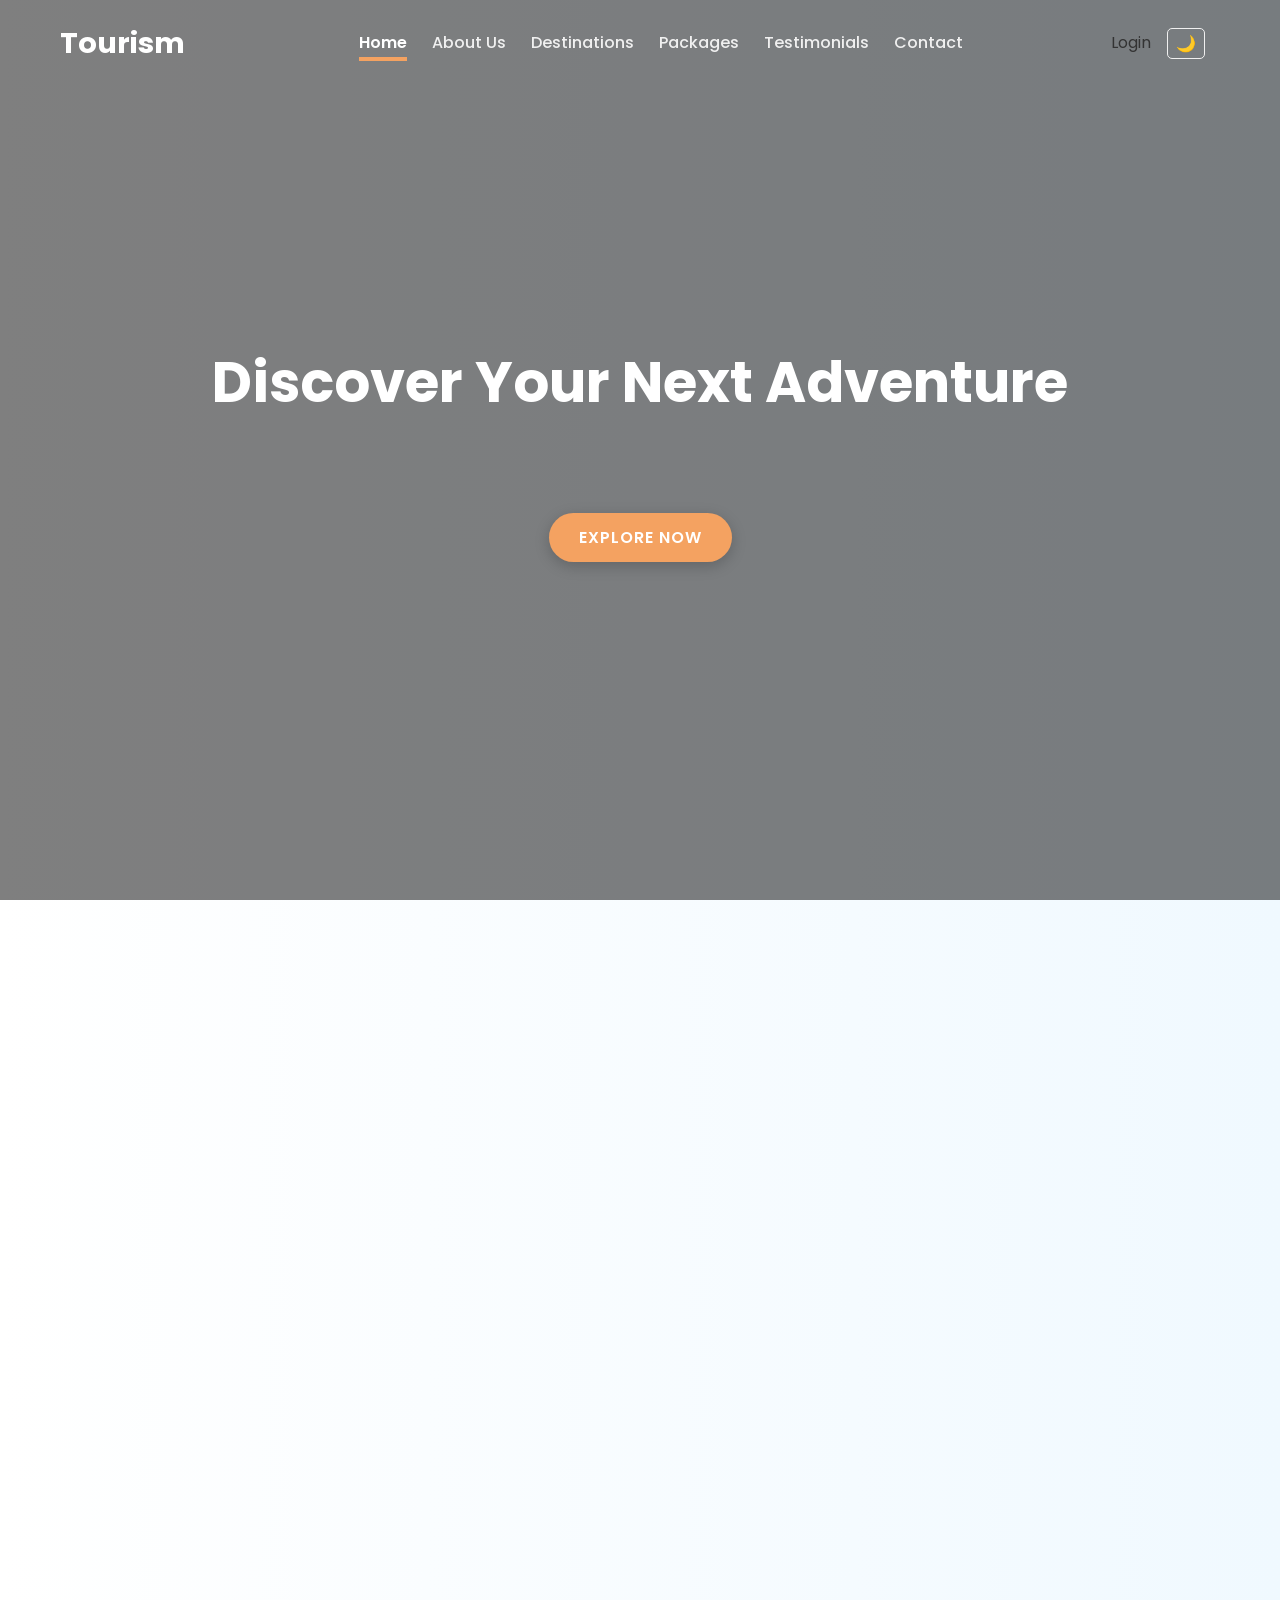
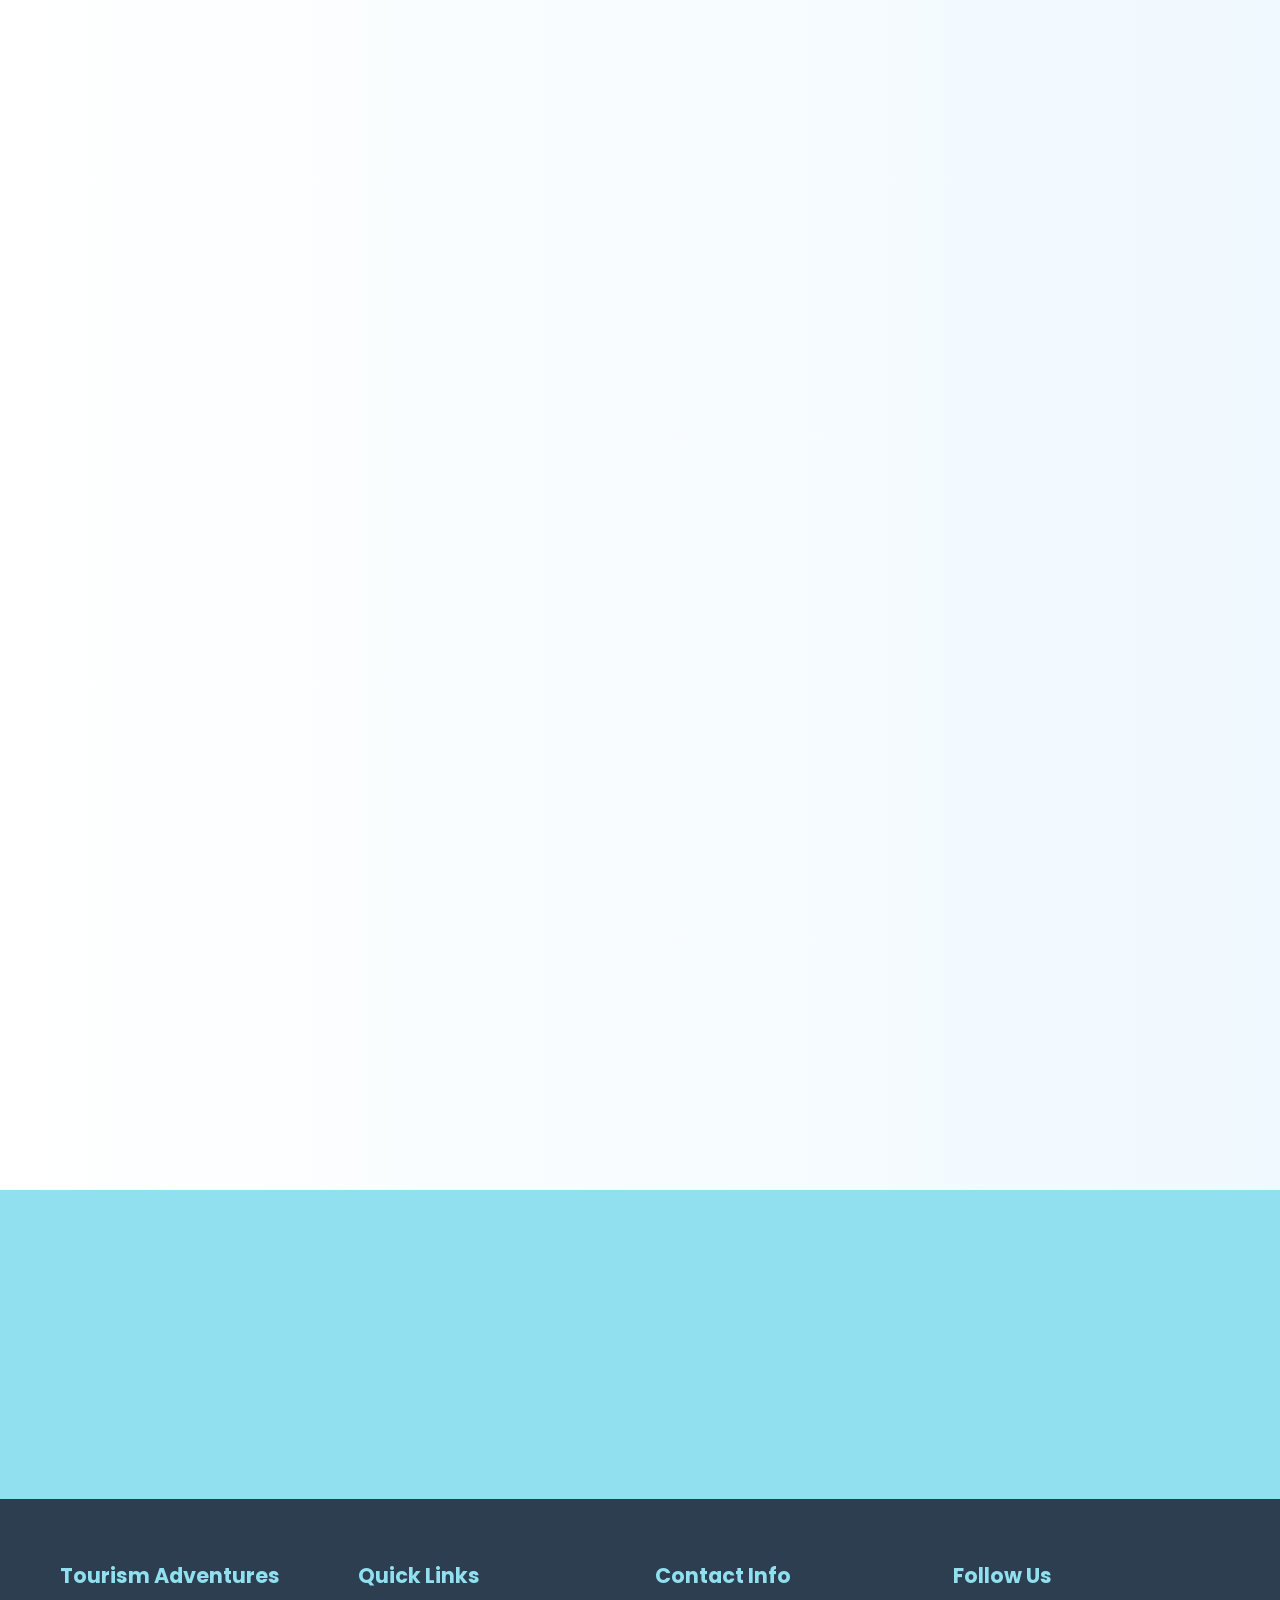
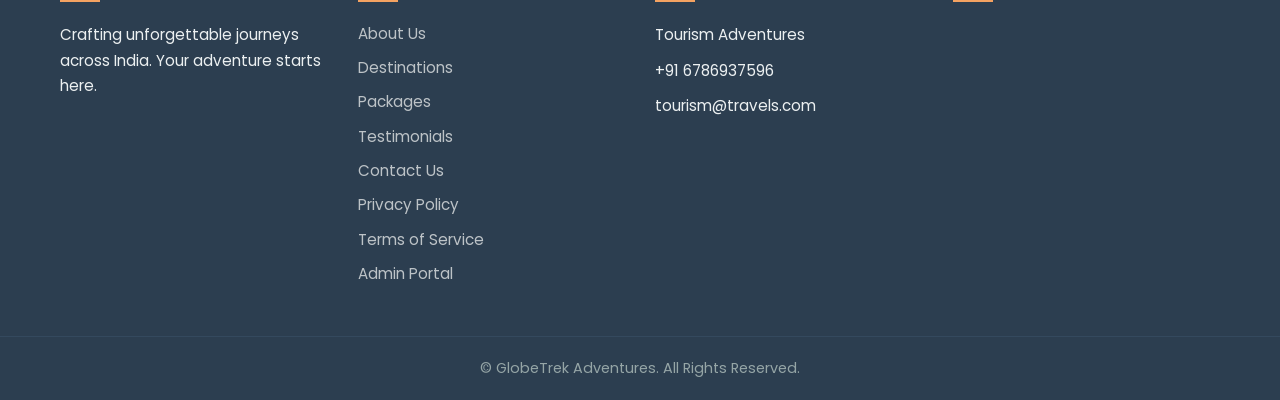
==== index.html @ 99043dd9 "Initial commit: Tourism UI Design with Professional README" ====
<!DOCTYPE html>
<html lang="en">
<head>
    <meta charset="UTF-8">
    <meta name="viewport" content="width=device-width, initial-scale=1.0">
    <title>Tourism Adventures - Your Journey Begins Here</title>
    <link rel="icon" href="assets/images/favicon.png" type="image/png">

    <link href="https://fonts.googleapis.com/css2?family=Poppins:wght@300;400;500;600;700&display=swap" rel="stylesheet">

    <link href="https://unpkg.com/aos@2.3.1/dist/aos.css" rel="stylesheet">

    <link rel="stylesheet" href="css/styles.css">
</head>
<body>

    <header id="header">
        <nav id="navbar">
            <div class="container nav-container">
                <a href="index.html" class="logo">Tourism</a>
                <ul class="nav-links">
                    <li><a href="index.html" class="nav-link">Home</a></li>
                    <li><a href="about.html" class="nav-link">About Us</a></li>
                    <li><a href="destinations.html" class="nav-link">Destinations</a></li>
                    <li><a href="packages.html" class="nav-link">Packages</a></li>
                    <li><a href="testimonials.html" class="nav-link">Testimonials</a></li>
                    <li><a href="contact.html" class="nav-link">Contact</a></li>
                </ul>
                <div class="nav-extras">
                    <div id="userSection" style="margin-right: 1rem; display: flex; align-items: center;">
                        <a href="user-login.html" id="loginLink" style="text-decoration: none; color: inherit;">Login</a>
                        <span id="userInfo" style="display: none; align-items: center;">
                            <span id="userName" style="margin-right: 0.5rem;"></span>
                            <button onclick="logout()" style="background: none; border: none; cursor: pointer; padding: 0.25rem;">
                                <i class="fas fa-sign-out-alt"></i>
                            </button>
                        </span>
                    </div>
                    <button id="darkModeToggle" class="dark-mode-button">🌙</button>
                    <div class="hamburger-menu" id="hamburgerMenu">
                        <div class="bar"></div>
                        <div class="bar"></div>
                        <div class="bar"></div>
                    </div>
                </div>
            </div>
        </nav>
    </header>

    <section id="hero">
        
        <div class="hero-content">
            <h1 class="hero-title">Discover Your Next Adventure</h1>
            <p class="hero-subtitle" id="heroSubtitle"></p>
            <a href="packages.html" class="cta-button">Explore Now</a>
        </div>
    </section>

    <section id="featured-destinations" class="section-padding">
        <div class="container">
            <h2 class="section-title" data-aos="fade-up">Featured Destinations</h2>
            <div class="destination-grid">
                <div class="destination-card" data-aos="fade-up" data-aos-delay="100">
                    <img src="https://images.unsplash.com/photo-1599661046289-e31897846e41?q=100&w=1600&auto=format&fit=crop" alt="Rajasthan Desert Safari">
                    <div class="card-content">
                        <h3>Rajasthan</h3>
                        <p>Experience the royal heritage and desert culture.</p>
                        <a href="destinations.html#rajasthan" class="card-cta">Learn More</a>
                    </div>
                </div>
                <div class="destination-card" data-aos="fade-up" data-aos-delay="200">
                    <img src="https://images.unsplash.com/photo-1602216056096-3b40cc0c9944?q=100&w=1600&auto=format&fit=crop" alt="Kerala Backwaters">
                    <div class="card-content">
                        <h3>Kerala</h3>
                        <p>God's own country with serene backwaters.</p>
                        <a href="destinations.html#kerala" class="card-cta">Learn More</a>
                    </div>
                </div>
                <div class="destination-card" data-aos="fade-up" data-aos-delay="300">
                    <img src="https://images.unsplash.com/photo-1626621341517-bbf3d9990a23?q=100&w=1600&auto=format&fit=crop" alt="Ladakh Monasteries">
                    <div class="card-content">
                        <h3>Ladakh</h3>
                        <p>Discover the beauty of the Himalayas.</p>
                        <a href="destinations.html#ladakh" class="card-cta">Learn More</a>
                    </div>
                </div>
            </div>
        </div>
    </section>

    <section id="popular-packages" class="section-padding">
        <div class="container">
            <h2 class="section-title" data-aos="fade-up">Popular Packages</h2>
            <div class="package-grid">
                <div class="package-card" data-aos="fade-up" data-aos-delay="100">
                    <img src="https://images.unsplash.com/photo-1599661046289-e31897846e41?q=100&w=1600&auto=format&fit=crop" alt="Royal Rajasthan Tour">
                    <div class="package-info">
                        <h3>Royal Rajasthan Tour</h3>
                        <p class="package-price">₹89,999</p>
                        <div class="package-rating">
                            <span>★★★★★</span> (4.8)
                        </div>
                        <div class="package-features">
                            <span><i class="fas fa-hotel"></i> Heritage Hotels</span>
                            <span><i class="fas fa-plane"></i> Flights</span>
                            <span><i class="fas fa-utensils"></i> Royal Cuisine</span>
                        </div>
                        <a href="packages.html#rajasthan-package" class="cta-button-outline">Book Now</a>
                    </div>
                </div>
            </div>
            <div class="text-center" data-aos="fade-up">
                <a href="packages.html" class="cta-button">View All Packages</a>
            </div>
        </div>
    </section>

    <section id="cta-section" class="section-padding text-center" style="background-color: var(--secondary-color);">
        <div class="container" data-aos="zoom-in">
            <h2 style="color: var(--primary-color);">Ready for Your Next Adventure?</h2>
            <p style="color: #fff; font-size: 1.2rem; margin-bottom: 30px;">Let us help you plan the trip of a lifetime.</p>
            <a href="contact.html" class="cta-button cta-button-accent">Get in Touch</a>
        </div>
    </section>

    <footer id="footer">
        <div class="container footer-container">
            <div class="footer-column">
                <h4>Tourism Adventures</h4>
                <p>Crafting unforgettable journeys across India. Your adventure starts here.</p>
            </div>
            <div class="footer-column">
                <h4>Quick Links</h4>
                <ul>
                    <li><a href="about.html">About Us</a></li>
                    <li><a href="destinations.html">Destinations</a></li>
                    <li><a href="packages.html">Packages</a></li>
                    <li><a href="testimonials.html">Testimonials</a></li>
                    <li><a href="contact.html">Contact Us</a></li>
                    <li><a href="#">Privacy Policy</a></li>
                    <li><a href="#">Terms of Service</a></li>
                    <li><a href="admin-login.html">Admin Portal</a></li>
                </ul>
            </div>
            <div class="footer-column">
                <h4>Contact Info</h4>
                <p><i class="fas fa-map-marker-alt"></i> Tourism Adventures</p>
                <p><i class="fas fa-phone"></i>+91 6786937596</p>
                <p><i class="fas fa-envelope"></i>tourism@travels.com</p>
            </div>
            <div class="footer-column">
                <h4>Follow Us</h4>
                <div class="social-icons">
                    <a href="#" aria-label="Facebook"><i class="fab fa-facebook-f"></i></a>
                    <a href="#" aria-label="Instagram"><i class="fab fa-instagram"></i></a>
                    <a href="#" aria-label="Twitter"><i class="fab fa-twitter"></i></a>
                    <a href="#" aria-label="LinkedIn"><i class="fab fa-linkedin-in"></i></a>
                </div>
            </div>
        </div>
        <div class="footer-bottom">
            <p>&copy; <span id="currentYear"></span> GlobeTrek Adventures. All Rights Reserved.</p>
        </div>
    </footer>

    <script src="https://cdnjs.cloudflare.com/ajax/libs/font-awesome/6.0.0-beta3/js/all.min.js"></script>

    <script src="https://unpkg.com/aos@2.3.1/dist/aos.js"></script>

    <script src="https://cdnjs.cloudflare.com/ajax/libs/gsap/3.9.1/gsap.min.js"></script>
    <script src="https://cdnjs.cloudflare.com/ajax/libs/gsap/3.9.1/ScrollTrigger.min.js"></script>

    <script src="js/script.js"></script>
    <script src="nav.js"></script>
</body>
</html>
---- css/styles.css ----
/* styles.css */
/* --- Variables & Global Styles --- */
:root {
    --primary-color: #0077b6; /* Deep blue */
    --secondary-color: #90e0ef; /* Sky blue */
    --accent-color: #f4a261; /* Sunset orange */
    --background-light: linear-gradient(to right, #ffffff, #f0f9ff);
    --background-dark-gradient: linear-gradient(to right, #232526, #414345);
    --font-color-light: #333;
    --font-color-dark: #f0f9ff;
    --card-bg-light: #fff;
    --card-bg-dark: #2c3e50;
    --border-color-light: #ddd;
    --border-color-dark: #444;
    --shadow-light: 0 10px 20px rgba(0, 0, 0, 0.1);
    --shadow-dark: 0 10px 20px rgba(0, 0, 0, 0.3);

    --font-family: 'Poppins', sans-serif;
    --body-bg: var(--background-light);
    --text-color: var(--font-color-light);
    --card-bg: var(--card-bg-light);
    --border-color: var(--border-color-light);
    --box-shadow: var(--shadow-light);
}

body.dark-mode {
    --body-bg: var(--background-dark-gradient);
    --text-color: var(--font-color-dark);
    --card-bg: var(--card-bg-dark);
    --border-color: var(--border-color-dark);
    --box-shadow: var(--shadow-dark);
    --primary-color: #008cdd; /* Slightly brighter blue for dark mode */
    --secondary-color: #a0f0ff;
}


* {
    margin: 0;
    padding: 0;
    box-sizing: border-box;
}

body {
    font-family: var(--font-family);
    background: var(--body-bg);
    color: var(--text-color);
    line-height: 1.6;
    transition: background 0.3s ease, color 0.3s ease;
}

.container {
    max-width: 1200px;
    margin: 0 auto;
    padding: 0 20px;
}

a {
    text-decoration: none;
    color: var(--primary-color);
    transition: color 0.3s ease;
}

a:hover {
    color: var(--accent-color);
}

ul {
    list-style: none;
}

/* General image styles */
img {
    max-width: 100%;
    height: auto;
    display: block;
    image-rendering: -webkit-optimize-contrast; /* Improves image sharpness on webkit browsers */
    image-rendering: crisp-edges; /* Modern browsers */
    backface-visibility: hidden; /* Prevents blurry images during transitions */
}

/* Destination card images */
.destination-card img {
    width: 100%;
    height: 400px;
    object-fit: cover;
    object-position: center;
    transition: transform 0.3s ease;
    filter: brightness(1.02) contrast(1.02); /* Subtle enhancement */
}

/* Package card images */
.package-card img {
    width: 100%;
    height: 400px;
    object-fit: cover;
    object-position: center;
    transition: transform 0.3s ease;
    filter: brightness(1.02) contrast(1.02); /* Subtle enhancement */
}

/* Blog card images */
.blog-card-image img {
    width: 100%;
    height: 100%;
    object-fit: cover;
    object-position: center;
    transition: transform 0.5s ease;
    filter: brightness(1.02) contrast(1.02); /* Subtle enhancement */
}

/* Testimonial images */
.testimonial-img {
    width: 100px;
    height: 100px;
    border-radius: 50%;
    object-fit: cover;
    object-position: center;
    margin: 0 auto 15px auto;
    border: 3px solid var(--accent-color);
    filter: brightness(1.02) contrast(1.02); /* Subtle enhancement */
}

/* Team member images */
.team-member img {
    width: 180px;
    height: 180px;
    border-radius: 50%;
    object-fit: cover;
    object-position: center;
    margin: 0 auto 15px;
    border: 4px solid var(--secondary-color);
    filter: brightness(1.02) contrast(1.02); /* Subtle enhancement */
}

/* Hover effects for card images */
.destination-card:hover img,
.package-card:hover img,
.blog-card:hover .blog-card-image img {
    transform: scale(1.05);
    filter: brightness(1.05) contrast(1.05); /* Enhanced on hover */
}

.section-padding {
    padding: 80px 0;
}

.section-title {
    text-align: center;
    font-size: 2.5rem;
    color: var(--primary-color);
    margin-bottom: 50px;
    font-weight: 600;
}

body.dark-mode .section-title {
    color: var(--secondary-color);
}

.text-center {
    text-align: center;
}

.bg-light {
    background: var(--secondary-color) !important; /* Temp override for initial visibility */
}
body.dark-mode .bg-light {
    background: #1e2a38 !important; /* Darker shade for light sections in dark mode */
}
body:not(.dark-mode) .bg-light {
     background: linear-gradient(to right, #f0f9ff, #e0f2fe) !important;
}


/* --- Header & Navigation --- */
#header {
    position: fixed;
    top: 0;
    left: 0;
    width: 100%;
    z-index: 1000;
    transition: background-color 0.4s ease, padding 0.4s ease, box-shadow 0.4s ease;
}

#navbar {
    padding: 20px 0;
    transition: padding 0.4s ease;
}

#header.scrolled #navbar,
#header.header-solid #navbar { /* header-solid for non-home pages */
    background-color: rgba(255, 255, 255, 0.95);
    padding: 10px 0;
    box-shadow: 0 2px 10px rgba(0,0,0,0.1);
}

body.dark-mode #header.scrolled #navbar,
body.dark-mode #header.header-solid #navbar {
    background-color: rgba(30, 40, 50, 0.95);
    box-shadow: 0 2px 10px rgba(0,0,0,0.3);
}

.nav-container {
    display: flex;
    justify-content: space-between;
    align-items: center;
}

.logo {
    font-size: 1.8rem;
    font-weight: 700;
    color: var(--primary-color);
}
body.dark-mode .logo {
    color: var(--secondary-color);
}
#header:not(.scrolled):not(.header-solid) .logo { /* Logo color on transparent home hero */
    color: #fff;
}
body.dark-mode #header:not(.scrolled):not(.header-solid) .logo {
    color: var(--secondary-color); /* Ensure visibility on dark video */
}


.nav-links {
    display: flex;
}

.nav-links li {
    margin-left: 25px;
}

.nav-link {
    font-weight: 500;
    font-size: 1rem;
    color: var(--font-color-light);
    padding-bottom: 5px;
    position: relative;
}
/* Nav link color on transparent hero */
#header:not(.scrolled):not(.header-solid) .nav-link {
    color: #f0f0f0;
}
#header:not(.scrolled):not(.header-solid) .nav-link:hover,
#header:not(.scrolled):not(.header-solid) .nav-link.active {
    color: #fff;
    border-bottom: 2px solid var(--accent-color);
}

body.dark-mode .nav-link {
    color: var(--font-color-dark);
}
body.dark-mode #header:not(.scrolled):not(.header-solid) .nav-link {
    color: #e0e0e0; /* Adjust for dark mode transparent header */
}


.nav-link::after {
    content: '';
    position: absolute;
    bottom: 0;
    left: 0;
    width: 0;
    height: 2px;
    background-color: var(--accent-color);
    transition: width 0.3s ease;
}

.nav-link:hover::after,
.nav-link.active::after {
    width: 100%;
}

.nav-link.active {
    color: var(--primary-color);
    font-weight: 600;
}
body.dark-mode .nav-link.active {
    color: var(--accent-color);
}


.nav-extras {
    display: flex;
    align-items: center;
}

.dark-mode-button {
    background: none;
    border: 1px solid var(--text-color);
    color: var(--text-color);
    padding: 5px 8px;
    border-radius: 5px;
    cursor: pointer;
    margin-right: 15px;
    font-size: 1rem;
}
#header:not(.scrolled):not(.header-solid) .dark-mode-button {
    border: 1px solid #f0f0f0;
    color: #f0f0f0;
}


.hamburger-menu {
    display: none;
    cursor: pointer;
}

.hamburger-menu .bar {
    display: block;
    width: 25px;
    height: 3px;
    margin: 5px auto;
    background-color: var(--font-color-light);
    transition: all 0.3s ease-in-out;
}
#header:not(.scrolled):not(.header-solid) .hamburger-menu .bar {
    background-color: #fff; /* Hamburger color on transparent hero */
}
body.dark-mode .hamburger-menu .bar {
     background-color: var(--font-color-dark);
}


/* --- Hero Section --- */
#hero {
    height: 100vh;
    position: relative;
    display: flex;
    align-items: center;
    justify-content: center;
    text-align: center;
    overflow: hidden; /* For parallax or video */
    color: #fff;
}

#heroVideo {
    position: absolute;
    top: 50%;
    left: 50%;
    min-width: 100%;
    min-height: 100%;
    width: auto;
    height: auto;
    z-index: -2;
    transform: translateX(-50%) translateY(-50%);
    background-size: cover;
}
/* Overlay for better text readability */
#hero::before {
    content: '';
    position: absolute;
    top: 0;
    left: 0;
    width: 100%;
    height: 100%;
    background: rgba(0, 0, 0, 0.5); /* Dark overlay */
    z-index: -1;
}

.hero-parallax-bg { /* Alternative for parallax image */
    position: absolute;
    top: 0;
    left: 0;
    width: 100%;
    height: 100%;
    background-image: url('../assets/images/placeholder.jpg'); /* Replace with actual image */
    background-size: cover;
    background-position: center;
    background-attachment: fixed; /* Parallax effect */
    z-index: -2;
}


.hero-content {
    z-index: 1;
}

.hero-title {
    font-size: 3.5rem;
    font-weight: 700;
    margin-bottom: 20px;
    animation: fadeInDown 1s ease-out forwards;
    opacity: 0;
}

.hero-subtitle {
    font-size: 1.5rem;
    margin-bottom: 30px;
    font-weight: 300;
    min-height: 2.2rem; /* For typewriter effect space */
}

.cta-button {
    display: inline-block;
    background-color: var(--accent-color);
    color: #fff;
    padding: 12px 30px;
    border-radius: 50px;
    font-weight: 600;
    text-transform: uppercase;
    letter-spacing: 1px;
    transition: transform 0.3s ease, background-color 0.3s ease, box-shadow 0.3s ease;
    box-shadow: 0 4px 15px rgba(0,0,0,0.2);
}

.cta-button:hover {
    background-color: #e3904f;
    transform: translateY(-3px) scale(1.05);
    box-shadow: 0 6px 20px rgba(0,0,0,0.3);
}
/* Pulse/Bounce effect for hero CTA */
.hero-content .cta-button {
    animation: pulse 2s infinite;
}
.hero-content .cta-button:hover {
    animation: none; /* Stop pulse on hover for smoother scale */
    transform: scale(1.1);
}

.cta-button-outline {
    display: inline-block;
    background-color: transparent;
    color: var(--accent-color);
    padding: 10px 25px;
    border-radius: 50px;
    font-weight: 600;
    text-transform: uppercase;
    letter-spacing: 1px;
    border: 2px solid var(--accent-color);
    transition: background-color 0.3s ease, color 0.3s ease, transform 0.3s ease;
}
.cta-button-outline:hover {
    background-color: var(--accent-color);
    color: #fff;
    transform: translateY(-2px);
}
body.dark-mode .cta-button-outline {
    color: var(--accent-color);
    border-color: var(--accent-color);
}
body.dark-mode .cta-button-outline:hover {
    background-color: var(--accent-color);
    color: var(--font-color-light);
}

.cta-button.cta-button-accent {
    background-color: var(--accent-color);
    color: #fff;
}
.cta-button.cta-button-accent:hover {
     background-color: #d1854f;
}


/* --- Animations --- */
@keyframes fadeInDown {
    from {
        opacity: 0;
        transform: translateY(-30px);
    }
    to {
        opacity: 1;
        transform: translateY(0);
    }
}

@keyframes pulse {
    0% { transform: scale(1); box-shadow: 0 4px 15px rgba(244,162,97,0.3); }
    50% { transform: scale(1.05); box-shadow: 0 6px 25px rgba(244,162,97,0.5); }
    100% { transform: scale(1); box-shadow: 0 4px 15px rgba(244,162,97,0.3); }
}


/* --- Destination Grid --- */
.destination-grid {
    display: grid;
    grid-template-columns: repeat(auto-fit, minmax(300px, 1fr));
    gap: 30px;
}

.destination-card {
    background: var(--card-bg);
    border-radius: 10px;
    box-shadow: var(--box-shadow);
    overflow: hidden;
    transition: transform 0.4s cubic-bezier(0.175, 0.885, 0.32, 1.275), box-shadow 0.4s ease;
    position: relative; /* For hidden details */
}

.destination-card:hover {
    transform: translateY(-10px) rotateX(5deg) rotateY(-5deg) scale(1.03); /* 3D effect */
    box-shadow: 0 15px 30px rgba(0,0,0,0.15);
}
body.dark-mode .destination-card:hover {
    box-shadow: 0 15px 30px rgba(0,0,0,0.4);
}

.destination-card .card-content {
    padding: 20px;
}
.destination-card .card-content h3 {
    font-size: 1.5rem;
    margin-bottom: 10px;
    color: var(--primary-color);
}
body.dark-mode .destination-card .card-content h3 {
     color: var(--secondary-color);
}
.destination-card .card-content p {
    margin-bottom: 15px;
    font-size: 0.95rem;
}
.destination-card .card-cta {
    display: inline-block;
    color: var(--accent-color);
    font-weight: 600;
}
/* Hidden details for destination cards */
.card-hidden-details {
    background-color: rgba(0, 119, 182, 0.9); /* Primary color with opacity */
    color: #fff;
    position: absolute;
    bottom: 0;
    left: 0;
    width: 100%;
    padding: 15px;
    transform: translateY(100%);
    transition: transform 0.4s ease-in-out;
    opacity: 0;
    visibility: hidden;
}
body.dark-mode .card-hidden-details {
     background-color: rgba(0, 140, 221, 0.95);
}

.destination-card:hover .card-hidden-details {
    transform: translateY(0);
    opacity: 1;
    visibility: visible;
}
.card-hidden-details p {
    margin-bottom: 8px !important; /* Override default p margin */
    font-size: 0.9rem !important;
}
.card-hidden-details .card-cta {
    background-color: var(--accent-color);
    color: #fff !important;
    padding: 8px 15px;
    border-radius: 5px;
    margin-top: 10px;
}
.card-hidden-details .card-cta:hover {
    background-color: #e3904f;
}

/* --- Stats Section --- */
#stats {
    /* background-color: var(--secondary-color-light); */ /* This was too light, using bg-light class now */
    /* color: var(--primary-color); */ /* Text color will be handled by body or dark mode */
}
/* body.dark-mode #stats { */
    /* background-color: #1e2a38; */ /* Darker shade for light sections in dark mode */
    /* color: var(--secondary-color); */
/* } */

.stats-container {
    display: grid;
    grid-template-columns: repeat(auto-fit, minmax(200px, 1fr));
    gap: 30px;
    text-align: center;
}
.stat-item h3 {
    font-size: 2.8rem;
    font-weight: 700;
    margin-bottom: 5px;
    color: var(--primary-color);
}
.stat-item p {
    font-size: 1.1rem;
    font-weight: 500;
    color: var(--text-color);
}
body.dark-mode .stat-item h3 {
    color: var(--accent-color);
}
body.dark-mode .stat-item p {
    color: var(--font-color-dark);
}

/* --- Popular Packages Section --- */
.package-grid {
    display: grid;
    grid-template-columns: repeat(auto-fit, minmax(320px, 1fr));
    gap: 30px;
    margin-bottom: 40px;
}

.package-card {
    background: var(--card-bg);
    border-radius: 10px;
    box-shadow: var(--box-shadow);
    overflow: hidden;
    display: flex;
    flex-direction: column;
}

.package-info {
    padding: 20px;
    flex-grow: 1; /* Allows card content to take remaining space */
    display: flex;
    flex-direction: column;
}

.package-info h3 {
    font-size: 1.4rem;
    color: var(--primary-color);
    margin-bottom: 10px;
}
body.dark-mode .package-info h3 {
    color: var(--secondary-color);
}

.package-price {
    font-size: 1.8rem;
    font-weight: 700;
    color: var(--accent-color);
    margin-bottom: 10px;
}

.package-rating {
    margin-bottom: 10px;
    color: #f5b300; /* Gold for stars */
}

.package-features {
    margin-bottom: 20px;
    font-size: 0.9rem;
}
.package-features span {
    margin-right: 15px;
    display: inline-flex;
    align-items: center;
    color: var(--text-color);
}
.package-features i {
    margin-right: 5px;
    color: var(--primary-color);
}
body.dark-mode .package-features i {
     color: var(--secondary-color);
}

.package-info .cta-button-outline {
    margin-top: auto; /* Pushes button to the bottom */
    align-self: flex-start; /* Aligns button to the left */
}

/* Package Filters */
.package-filters {
    text-align: center;
    margin-bottom: 40px;
}
.filter-btn {
    background: transparent;
    border: 1px solid var(--primary-color);
    color: var(--primary-color);
    padding: 8px 18px;
    margin: 0 5px;
    border-radius: 20px;
    cursor: pointer;
    transition: all 0.3s ease;
    font-weight: 500;
}
.filter-btn:hover, .filter-btn.active {
    background: var(--primary-color);
    color: #fff;
}
body.dark-mode .filter-btn {
    border-color: var(--secondary-color);
    color: var(--secondary-color);
}
body.dark-mode .filter-btn:hover,
body.dark-mode .filter-btn.active {
    background: var(--secondary-color);
    color: var(--font-color-light);
}

/* --- Testimonials Section --- */
.testimonial-carousel-container {
    position: relative;
    max-width: 800px;
    margin: 0 auto;
    overflow: hidden; /* Important for carousel */
    padding: 0 40px; /* Space for arrows */
}

.testimonial-carousel {
    display: flex;
    transition: transform 0.5s ease-in-out; /* For sliding */
}

.testimonial-item {
    min-width: 100%; /* Each item takes full width of container */
    box-sizing: border-box;
    text-align: center;
    padding: 20px;
    opacity: 0; /* For fade transition */
    transition: opacity 0.5s ease-in-out;
    position: absolute; /* For fade effect - items stack */
    top: 0;
    left: 0;
}
.testimonial-item.active { /* JS will add/remove this class */
    opacity: 1;
    position: relative; /* Take space in document flow */
}

.testimonial-quote {
    font-size: 1.1rem;
    font-style: italic;
    margin-bottom: 10px;
    color: var(--text-color);
}

.testimonial-author {
    font-weight: 600;
    color: var(--primary-color);
}
body.dark-mode .testimonial-author {
    color: var(--secondary-color);
}

.carousel-control {
    position: absolute;
    top: 50%;
    transform: translateY(-50%);
    background-color: rgba(0,0,0,0.2);
    color: #fff;
    border: none;
    padding: 10px 15px;
    border-radius: 50%;
    cursor: pointer;
    z-index: 10;
    font-size: 1.5rem;
    transition: background-color 0.3s ease;
}
.carousel-control:hover {
    background-color: var(--primary-color);
}
.carousel-control.prev { left: 5px; }
.carousel-control.next { right: 5px; }

/* For full testimonials page */
.testimonial-full-grid {
    display: grid;
    grid-template-columns: repeat(auto-fit, minmax(300px, 1fr));
    gap: 30px;
}
.testimonial-card-full {
    background: var(--card-bg);
    padding: 25px;
    border-radius: 8px;
    box-shadow: var(--box-shadow);
    text-align: center;
}
.testimonial-card-full img {
    width: 120px;
    height: 120px;
    border-radius: 50%;
    margin: 0 auto 15px;
    border: 4px solid var(--accent-color);
}
.testimonial-card-full h3 {
    color: var(--primary-color);
    margin-bottom: 5px;
}
body.dark-mode .testimonial-card-full h3 {
    color: var(--secondary-color);
}
.testimonial-card-full .testimonial-location {
    font-size: 0.9rem;
    color: #777;
    margin-bottom: 10px;
}
body.dark-mode .testimonial-card-full .testimonial-location {
    color: #aaa;
}
.testimonial-card-full .testimonial-rating {
    color: #f5b300;
    margin-bottom: 15px;
    font-size: 1.2rem;
}
.testimonial-quote-full {
    font-style: italic;
    line-height: 1.7;
}


/* --- Blog Preview Section --- */
.blog-preview-grid, .blog-full-grid {
    display: grid;
    grid-template-columns: repeat(auto-fit, minmax(300px, 1fr));
    gap: 30px;
}

.blog-card {
    background: var(--card-bg);
    border-radius: 8px;
    box-shadow: var(--box-shadow);
    overflow: hidden;
    transition: box-shadow 0.3s ease;
}
.blog-card:hover {
    box-shadow: 0 12px 25px rgba(0,0,0,0.12);
}
body.dark-mode .blog-card:hover {
     box-shadow: 0 12px 25px rgba(0,0,0,0.35);
}

.blog-card-image {
    overflow: hidden; /* For zoom effect */
    height: 200px;
}
.blog-card-content {
    padding: 20px;
}
.blog-card-content h3 {
    font-size: 1.3rem;
    margin-bottom: 10px;
    color: var(--primary-color);
}
body.dark-mode .blog-card-content h3 {
    color: var(--secondary-color);
}
.blog-card-content p {
    margin-bottom: 15px;
    font-size: 0.95rem;
}
.read-more-link {
    color: var(--accent-color);
    font-weight: 600;
}
.read-more-link:hover {
    text-decoration: underline;
}
.blog-meta {
    font-size: 0.85rem;
    color: #777;
    margin-bottom: 10px;
}
body.dark-mode .blog-meta {
    color: #aaa;
}
.blog-meta span {
    margin-right: 10px;
}
.blog-meta i {
    margin-right: 3px;
}

/* Pagination */
.pagination-container {
    margin-top: 40px;
    display: flex;
    justify-content: center;
}
.pagination {
    display: flex;
    padding-left: 0;
    list-style: none;
    border-radius: .25rem;
}
.page-item .page-link {
    position: relative;
    display: block;
    padding: .5rem .75rem;
    margin-left: -1px;
    line-height: 1.25;
    color: var(--primary-color);
    background-color: var(--card-bg);
    border: 1px solid var(--border-color);
    transition: all 0.2s ease;
}
.page-item:first-child .page-link {
    margin-left: 0;
    border-top-left-radius: .25rem;
    border-bottom-left-radius: .25rem;
}
.page-item:last-child .page-link {
    border-top-right-radius: .25rem;
    border-bottom-right-radius: .25rem;
}
.page-item.active .page-link {
    z-index: 3;
    color: #fff;
    background-color: var(--primary-color);
    border-color: var(--primary-color);
}
.page-item.disabled .page-link {
    color: #6c757d;
    pointer-events: none;
    cursor: auto;
    background-color: var(--card-bg);
    border-color: var(--border-color);
}
.page-link:hover {
    z-index: 2;
    color: var(--accent-color);
    background-color: #e9ecef;
    border-color: #dee2e6;
}
body.dark-mode .page-item .page-link {
    color: var(--secondary-color);
    background-color: var(--card-bg-dark);
    border-color: var(--border-color-dark);
}
body.dark-mode .page-item.active .page-link {
    color: var(--font-color-light);
    background-color: var(--secondary-color);
    border-color: var(--secondary-color);
}
body.dark-mode .page-item.disabled .page-link {
    color: #889;
}
body.dark-mode .page-link:hover {
    color: var(--accent-color);
    background-color: #34495e;
    border-color: #455a64;
}


/* --- Contact Form Section --- */
.contact-layout {
    display: grid;
    grid-template-columns: 1.5fr 1fr; /* Form takes more space */
    gap: 40px;
}
.contact-form-container h2, .contact-info-map h2 {
    margin-bottom: 20px;
    text-align: left; /* Override global section title */
}

.form-group {
    position: relative;
    margin-bottom: 25px;
}

.form-group input,
.form-group textarea,
.form-group select {
    width: 100%;
    padding: 12px 15px;
    border: 1px solid var(--border-color);
    border-radius: 5px;
    font-family: var(--font-family);
    font-size: 1rem;
    background-color: var(--card-bg);
    color: var(--text-color);
    transition: border-color 0.3s ease;
}
.form-group input:focus,
.form-group textarea:focus,
.form-group select:focus {
    outline: none;
    border-color: var(--primary-color);
    box-shadow: 0 0 0 2px rgba(0, 119, 182, 0.2);
}
body.dark-mode .form-group input:focus,
body.dark-mode .form-group textarea:focus,
body.dark-mode .form-group select:focus {
    border-color: var(--secondary-color);
    box-shadow: 0 0 0 2px rgba(144, 224, 239, 0.2);
}


.form-group label {
    position: absolute;
    top: 12px;
    left: 15px;
    color: #777;
    pointer-events: none;
    transition: all 0.2s ease;
    background-color: var(--card-bg); /* To cover input border */
    padding: 0 5px;
}
body.dark-mode .form-group label {
    color: #aaa;
    background-color: var(--card-bg-dark);
}


/* Floating label effect */
.form-group input:focus + label,
.form-group input:valid + label,
.form-group textarea:focus + label,
.form-group textarea:valid + label {
    top: -10px;
    left: 10px;
    font-size: 0.85rem;
    color: var(--primary-color);
}
body.dark-mode .form-group input:focus + label,
body.dark-mode .form-group input:valid + label,
body.dark-mode .form-group textarea:focus + label,
body.dark-mode .form-group textarea:valid + label {
    color: var(--secondary-color);
}
/* For select, a static label might be better, or more complex JS */
/* .form-group select:focus ~ .static-label,
.form-group select:valid ~ .static-label {
    top: -10px;
    left: 10px;
    font-size: 0.85rem;
    color: var(--primary-color);
} */
.form-group select {
    color: #777; /* Default select color */
}
.form-group select:valid, .form-group select:focus {
    color: var(--text-color); /* Color when option selected */
}


.error-message {
    display: block;
    color: #e74c3c;
    font-size: 0.85rem;
    margin-top: 5px;
}
#form-status {
    margin-top: 15px;
    font-weight: 500;
}
.contact-info-map p {
    margin-bottom: 15px;
    font-size: 1.05rem;
    display: flex;
    align-items: center;
}
.contact-info-map i {
    color: var(--primary-color);
    margin-right: 10px;
    width: 20px; /* Align icons */
}
body.dark-mode .contact-info-map i {
    color: var(--secondary-color);
}
.contact-info-map a {
    color: var(--accent-color);
}
.contact-info-map a:hover {
    text-decoration: underline;
}

#map-container {
    /* Styles for map container are in HTML for iframe, can be here for Leaflet */
}


/* --- Footer --- */
#footer {
    background-color: #2c3e50; /* Darker footer */
    color: #ecf0f1;
    padding: 60px 0 20px 0;
    font-size: 0.95rem;
}
body.dark-mode #footer {
    background-color: #1c2833;
}

.footer-container {
    display: grid;
    grid-template-columns: repeat(auto-fit, minmax(250px, 1fr));
    gap: 30px;
    margin-bottom: 40px;
}

.footer-column h4 {
    font-size: 1.3rem;
    margin-bottom: 20px;
    color: var(--secondary-color);
    position: relative;
    padding-bottom: 10px;
}
.footer-column h4::after {
    content: '';
    position: absolute;
    left: 0;
    bottom: 0;
    width: 40px;
    height: 2px;
    background-color: var(--accent-color);
}

.footer-column p {
    margin-bottom: 10px;
    line-height: 1.7;
}
.footer-column ul li {
    margin-bottom: 10px;
}
.footer-column ul li a {
    color: #bdc3c7;
    transition: color 0.3s ease, padding-left 0.3s ease;
}
.footer-column ul li a:hover {
    color: var(--accent-color);
    padding-left: 5px;
}

.social-icons a {
    color: #bdc3c7;
    font-size: 1.5rem;
    margin-right: 15px;
    transition: color 0.3s ease, transform 0.3s ease;
}
.social-icons a:hover {
    color: var(--accent-color);
    transform: scale(1.2);
}

.footer-bottom {
    text-align: center;
    padding-top: 20px;
    border-top: 1px solid #34495e;
    font-size: 0.9rem;
    color: #95a5a6;
}
body.dark-mode .footer-bottom {
    border-top-color: #2a3b4c;
}

/* --- Page Hero (for inner pages) --- */
.page-hero {
    height: 40vh;
    min-height: 280px;
    display: flex;
    align-items: center;
    justify-content: center;
    text-align: center;
    background-size: cover;
    background-position: center;
    color: #fff;
    position: relative; /* For potential overlay if needed */
}
.page-hero h1 {
    font-size: 3rem;
    font-weight: 600;
}

/* --- About Page Specifics --- */
.team-grid {
    display: grid;
    grid-template-columns: repeat(auto-fit, minmax(250px, 1fr));
    gap: 30px;
    text-align: center;
}
.team-member h3 {
    font-size: 1.4rem;
    margin-bottom: 5px;
    color: var(--primary-color);
}
body.dark-mode .team-member h3 {
    color: var(--secondary-color);
}
.team-member p {
    font-style: italic;
    color: #555;
}
body.dark-mode .team-member p {
    color: #bbb;
}

.values-grid {
    display: grid;
    grid-template-columns: repeat(auto-fit, minmax(250px, 1fr));
    gap: 30px;
    text-align: center;
}
.value-item {
    padding: 20px;
    border: 1px solid var(--border-color);
    border-radius: 8px;
    transition: transform 0.3s ease, box-shadow 0.3s ease;
}
.value-item:hover {
    transform: translateY(-5px);
    box-shadow: var(--box-shadow);
}
.value-icon {
    font-size: 2.5rem;
    color: var(--accent-color);
    margin-bottom: 15px;
}
.value-item h4 {
    font-size: 1.3rem;
    margin-bottom: 10px;
    color: var(--primary-color);
}
body.dark-mode .value-item h4 {
    color: var(--secondary-color);
}


/* --- Responsiveness --- */
@media (max-width: 992px) {
    .hero-title { font-size: 2.8rem; }
    .hero-subtitle { font-size: 1.3rem; }
    .section-title { font-size: 2rem; }
    .contact-layout { grid-template-columns: 1fr; }
    .contact-info-map { margin-top: 40px; }
}

@media (max-width: 768px) {
    .nav-links {
        position: fixed;
        top: 0;
        left: -100%; /* Hidden by default */
        width: 70%;
        max-width: 300px;
        height: 100vh;
        background-color: rgba(255, 255, 255, 0.98);
        flex-direction: column;
        align-items: center;
        padding-top: 80px; /* Space for logo/close button */
        transition: left 0.4s ease-in-out;
        box-shadow: 2px 0 10px rgba(0,0,0,0.1);
        z-index: 999; /* Below header but above content */
    }
    body.dark-mode .nav-links {
        background-color: rgba(40, 50, 60, 0.98);
    }

    .nav-links.active {
        left: 0;
    }

    .nav-links li {
        margin: 15px 0;
    }
    .nav-link { /* Styles for links in mobile menu */
        font-size: 1.2rem;
        color: var(--primary-color) !important; /* Override transparent header color */
    }
     body.dark-mode .nav-link {
        color: var(--secondary-color) !important;
    }

    .hamburger-menu {
        display: block;
        z-index: 1001; /* Above nav links panel */
    }

    /* Hamburger animation to X */
    .hamburger-menu.active .bar:nth-child(1) {
        transform: translateY(8px) rotate(45deg);
    }
    .hamburger-menu.active .bar:nth-child(2) {
        opacity: 0;
    }
    .hamburger-menu.active .bar:nth-child(3) {
        transform: translateY(-8px) rotate(-45deg);
    }

    #header.scrolled #navbar, #header.header-solid #navbar {
        padding: 10px 0; /* Ensure padding is consistent on scroll */
    }
    #navbar { padding: 15px 0; } /* Initial padding for mobile view */

    .hero-title { font-size: 2.2rem; }
    .hero-subtitle { font-size: 1.1rem; }
    .cta-button { padding: 10px 25px; font-size: 0.9rem;}

    .destination-grid, .package-grid, .stats-container, .blog-preview-grid, .team-grid, .values-grid, .testimonial-full-grid {
        grid-template-columns: 1fr; /* Stack on smaller screens */
    }
    .footer-container {
        grid-template-columns: 1fr;
        text-align: center;
    }
    .footer-column h4::after {
        left: 50%;
        transform: translateX(-50%);
    }
    .page-hero h1 { font-size: 2.5rem; }
}

@media (max-width: 480px) {
    .hero-title { font-size: 1.8rem; }
    .hero-subtitle { font-size: 1rem; }
    .section-title { font-size: 1.8rem; }
    .stat-item h3 { font-size: 2.2rem; }
    .package-filters .filter-btn {
        padding: 6px 12px;
        font-size: 0.9rem;
        margin: 3px;
    }
     .page-hero h1 { font-size: 2rem; }
}

/* Utility for elements that should be hidden initially for AOS or JS reveal */
.hidden {
    opacity: 0;
    visibility: hidden;
}
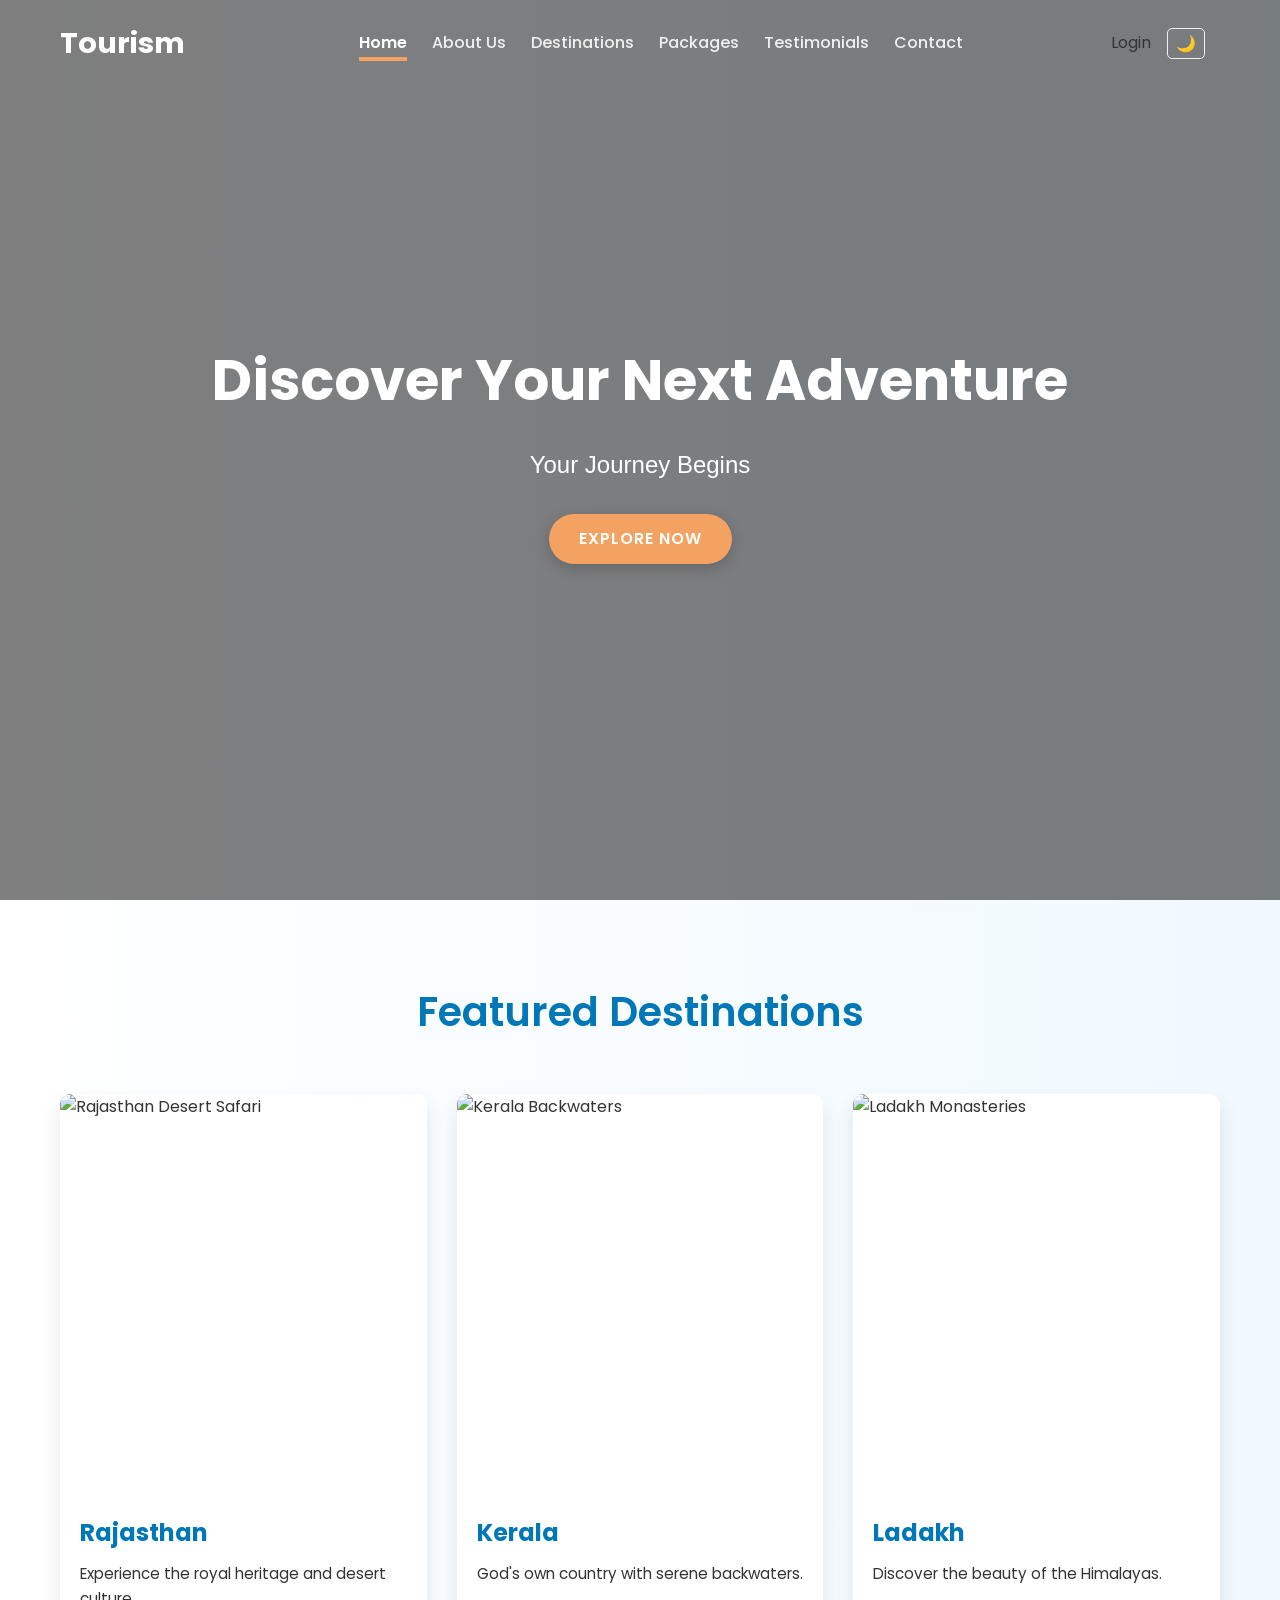
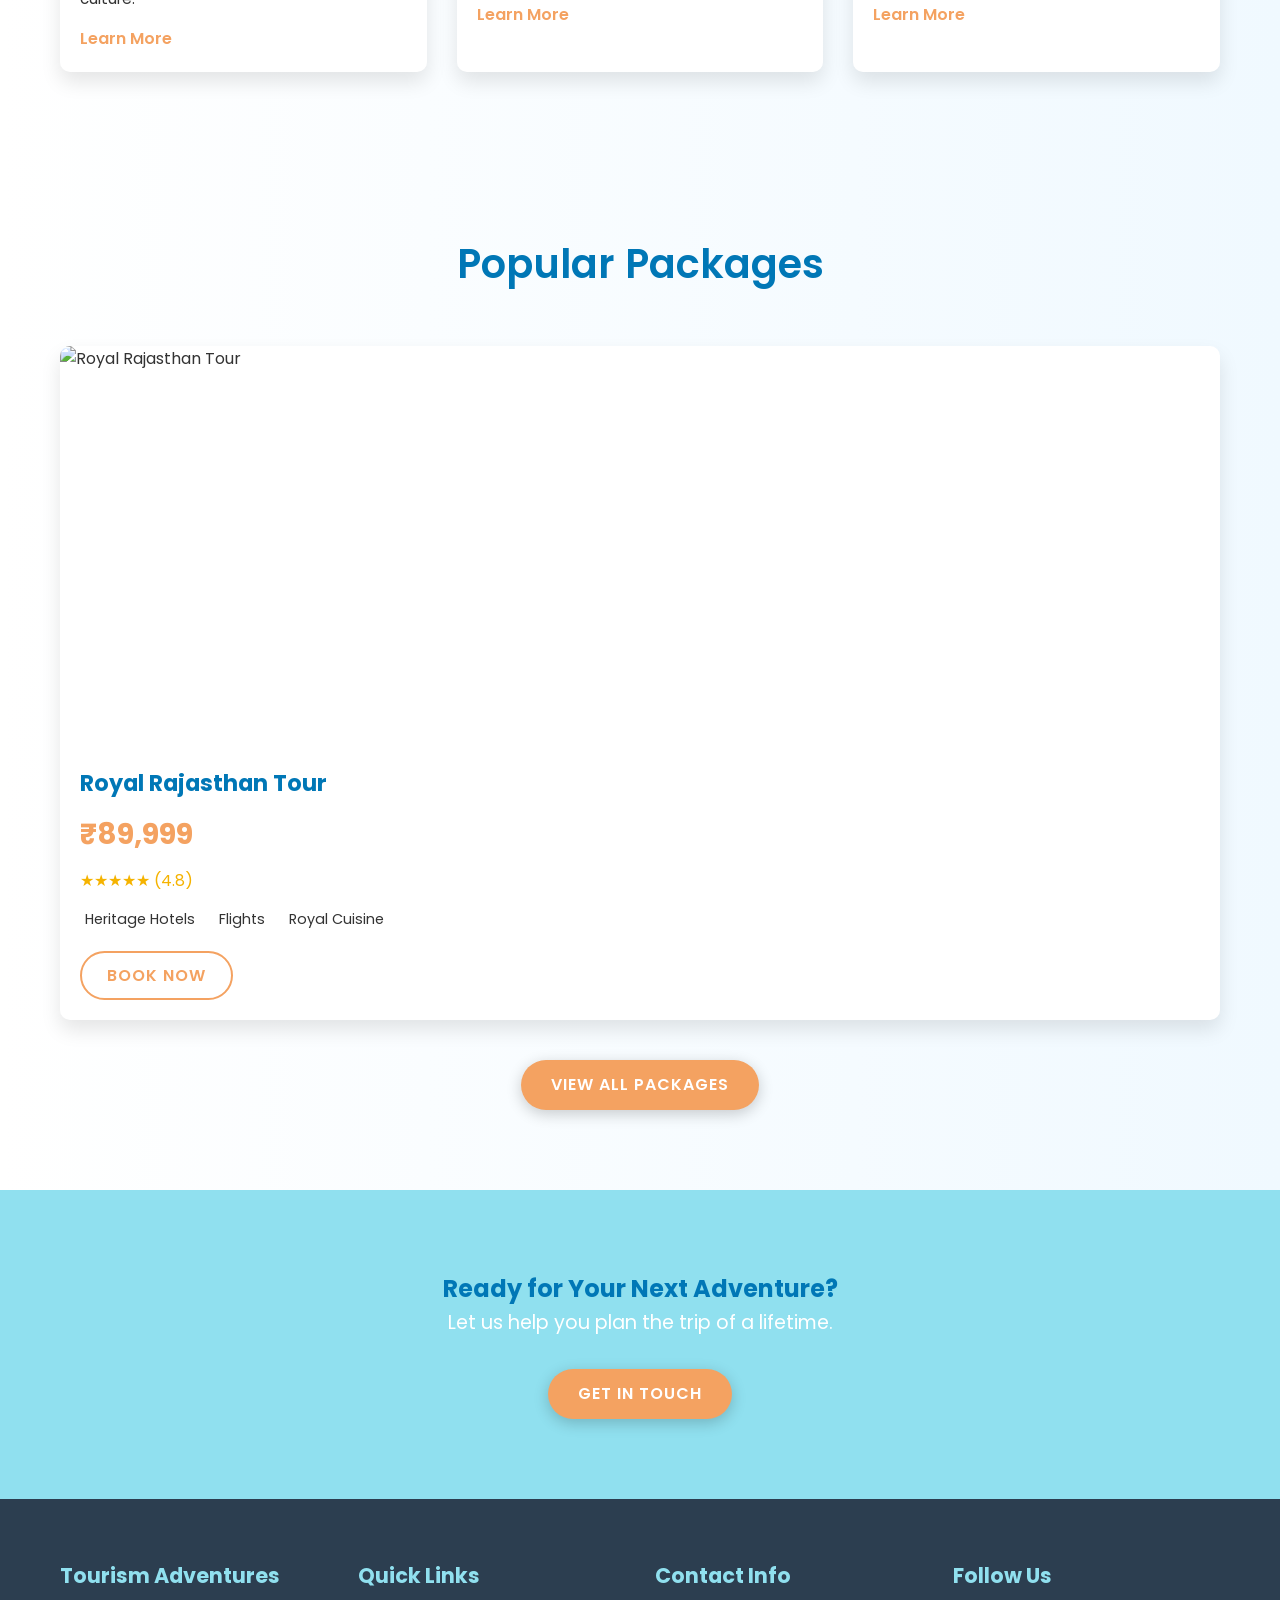
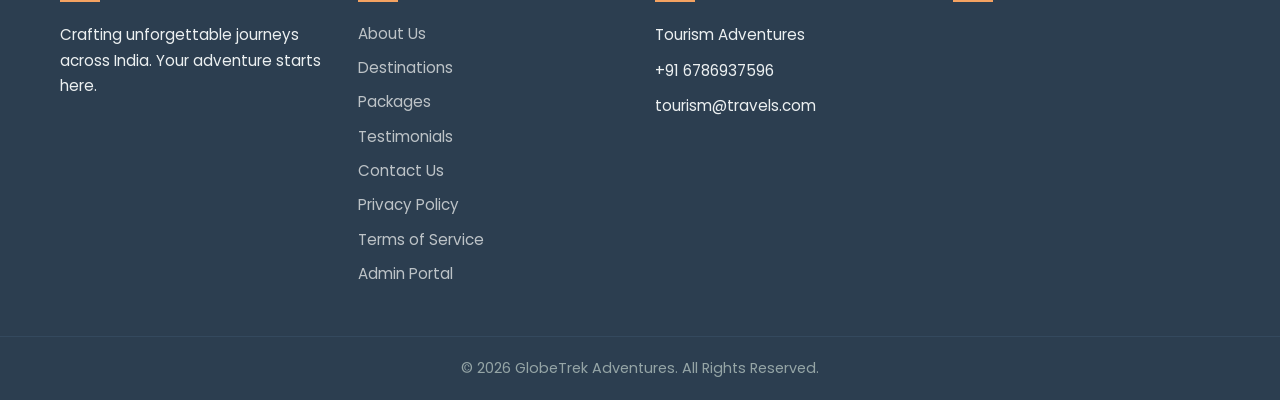
==== commit 16c71fec: "Fix JS folder case sensitivity for GitHub pages" ====
--- a/index.html
+++ b/index.html
@@ -170,7 +170,7 @@
     <script src="https://cdnjs.cloudflare.com/ajax/libs/gsap/3.9.1/gsap.min.js"></script>
     <script src="https://cdnjs.cloudflare.com/ajax/libs/gsap/3.9.1/ScrollTrigger.min.js"></script>
 
-    <script src="js/script.js"></script>
+    <script src="JS/script.js"></script>
     <script src="nav.js"></script>
 </body>
-</html>+</html>
